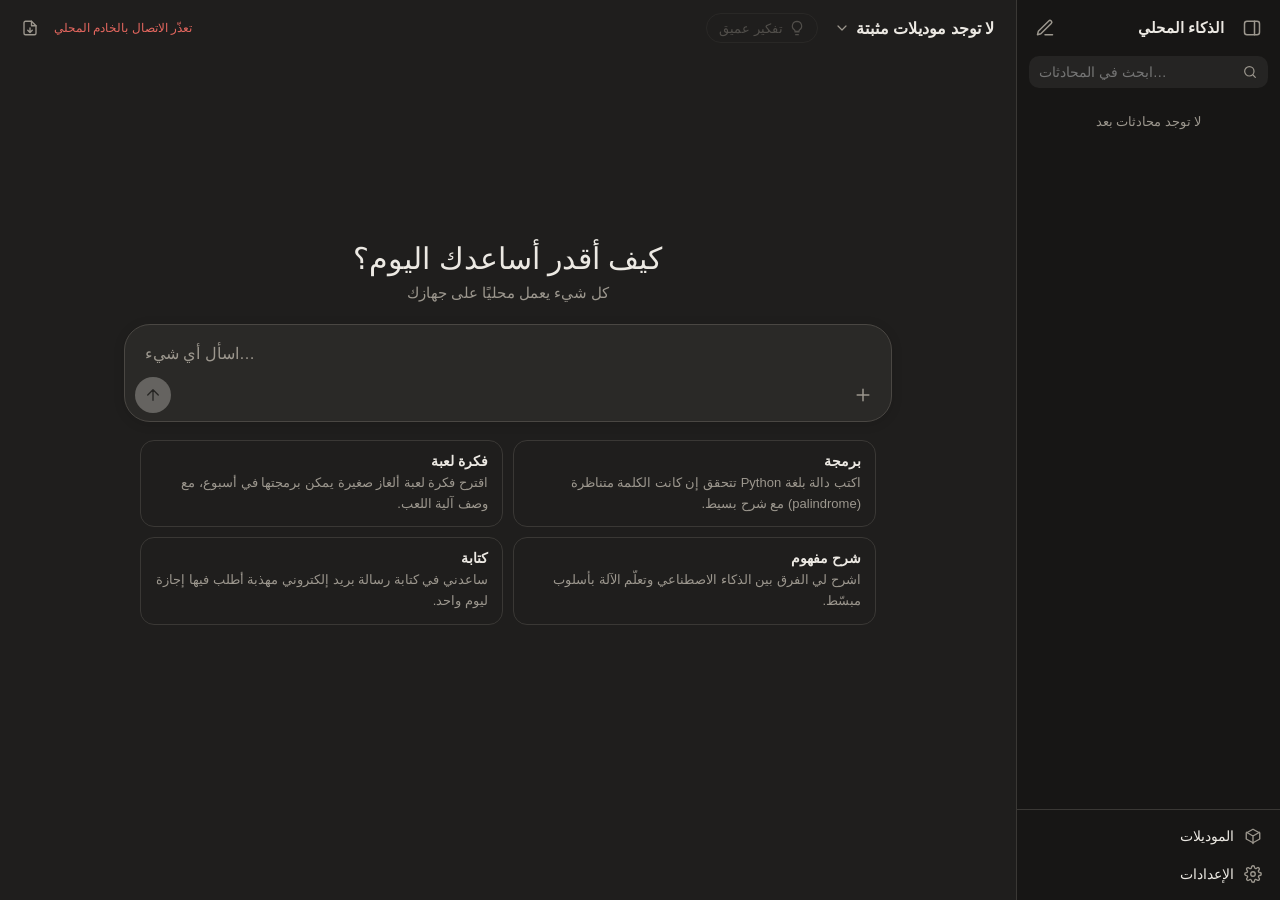
==== ui/index.html @ f505a917 "Restructure into per-feature modules for parallel development UI: ui/core (api, state, dom, icons, m" ====
<!doctype html>
<html lang="ar" dir="rtl" data-theme="dark">
<head>
<meta charset="utf-8">
<meta name="viewport" content="width=device-width, initial-scale=1">
<meta name="color-scheme" content="dark light">
<title data-i18n="appTitle">الذكاء المحلي</title>
<!-- Styles: core first, then one line per feature (features/<name>/<name>.css). -->
<link rel="stylesheet" href="core/base.css">
<link rel="stylesheet" href="features/sidebar/sidebar.css">
<link rel="stylesheet" href="features/status/status.css">
<link rel="stylesheet" href="features/models/models.css">
<link rel="stylesheet" href="features/chat/chat.css">
<link rel="stylesheet" href="features/code/code.css">
<link rel="stylesheet" href="features/preview/preview.css">
<link rel="stylesheet" href="features/settings/settings.css">
<script src="vendor/highlight.min.js"></script>
<script type="module" src="main.js"></script>
</head>
<body>

<aside id="side" aria-label="المحادثات">
  <div class="side-head">
    <button id="sideToggle" class="icon-btn" type="button" data-i18n-title="toggleSidebar"><span data-icon="sidebar" data-size="20"></span></button>
    <span class="brand" data-i18n="appTitle"></span>
    <button id="newChat" class="icon-btn" type="button" data-i18n-title="newChat"><span data-icon="compose" data-size="20"></span></button>
  </div>
  <div class="search">
    <span data-icon="search" data-size="16"></span>
    <input id="search" type="search" dir="auto" autocomplete="off" data-i18n-placeholder="searchPlaceholder">
  </div>
  <nav id="convs"></nav>
  <div class="side-foot">
    <button id="openModels" class="side-btn" type="button"><span data-icon="cube"></span><span data-i18n="models"></span></button>
    <button id="openSettings" class="side-btn" type="button"><span data-icon="settings"></span><span data-i18n="settings"></span></button>
  </div>
</aside>
<div id="backdrop"></div>

<main id="main" class="is-empty">
  <div id="banner" class="banner" hidden>
    <span data-icon="alert"></span>
    <span data-i18n="ollamaDownBanner"></span>
    <button id="startOllama" class="btn primary" type="button" data-i18n="startOllama"></button>
  </div>

  <header id="top">
    <div class="top-start">
      <button id="sideToggleTop" class="icon-btn when-collapsed" type="button" data-i18n-title="toggleSidebar"><span data-icon="sidebar" data-size="20"></span></button>
      <button id="newChatTop" class="icon-btn when-collapsed" type="button" data-i18n-title="newChat"><span data-icon="compose" data-size="20"></span></button>
      <div id="modelMenu" class="model-menu">
        <button id="modelBtn" class="model-btn" type="button" aria-haspopup="menu" aria-expanded="false" data-i18n-title="modelPicker">
          <span id="modelName" dir="ltr"></span><span data-icon="chevronDown" data-size="16"></span>
        </button>
        <div id="modelList" class="dropdown" role="menu" hidden></div>
      </div>
      <label id="thinkLbl" class="think-toggle">
        <input id="think" type="checkbox">
        <span data-icon="bulb" data-size="16"></span>
        <span data-i18n="deepThinking"></span>
      </label>
    </div>
    <div id="convTitle" class="conv-title-top" dir="auto"></div>
    <div class="top-end">
      <span id="status"></span>
      <button id="exportBtn" class="icon-btn" type="button" data-i18n-title="export"><span data-icon="exportFile"></span></button>
    </div>
  </header>

  <div id="stage">
    <div id="msgs"><div id="list" class="wrap"></div></div>

    <div id="greeting">
      <h2 data-i18n="greeting"></h2>
      <p data-i18n="greetingSub"></p>
    </div>

    <footer id="composer">
      <button id="toBottom" class="to-bottom" type="button" data-i18n-title="scrollToBottom"><span data-icon="arrowDown"></span></button>
      <div id="editBar" class="edit-bar" hidden>
        <span data-icon="edit" data-size="15"></span>
        <span data-i18n="editing"></span>
        <button id="cancelEdit" class="link-btn" type="button" data-i18n="cancel"></button>
      </div>
      <div id="box" class="box">
        <div id="chips" class="chips" hidden></div>
        <textarea id="input" rows="1" dir="auto" data-i18n-placeholder="inputPlaceholder"></textarea>
        <div class="box-row">
          <button id="attachBtn" class="icon-btn round" type="button" data-i18n-title="attach"><span data-icon="plus" data-size="20"></span></button>
          <input id="fileInput" type="file" multiple hidden>
          <span class="spacer"></span>
          <button id="send" class="send-btn" type="button"></button>
        </div>
        <div class="drop-hint" data-i18n="dropHere"></div>
      </div>
      <div class="hint" data-i18n="hint"></div>
    </footer>

    <div id="examples" class="examples"></div>
  </div>
</main>

<div id="toasts"></div>
</body>
</html>
---- ui/core/base.css ----
/* base.css — theme tokens, reset, layout shell and shared components (buttons,
   inputs, forms, modals, toasts). Feature styles live next to each feature in
   features/<name>/<name>.css and are linked from index.html after this file.
   Theme tokens live on :root (dark) and are overridden by [data-theme="light"];
   features may add their own tokens the same way. Layout uses logical properties
   so RTL works naturally. Bidi rule of thumb: every text block gets dir="auto" +
   unicode-bidi: plaintext so Arabic and English paragraphs each render in
   their own direction; code is always LTR. */

:root {
  --bg: #1f1e1d;
  --side: #171615;
  --panel: #2a2927;
  --panel-2: #33312e;
  --hover: rgba(255, 255, 255, .06);
  --line: #3a3835;
  --line-strong: #4a4743;
  --text: #ece9e3;
  --muted: #9c978e;
  --accent: #d97757;
  --accent-hover: #e08767;
  --on-accent: #fff;
  --user: #34322f;
  --code: #141312;
  --code-bar: #232220;
  --danger: #e5675f;
  --ok: #7cbf7c;
  --shadow: 0 10px 30px rgba(0, 0, 0, .35);
  --font: "Segoe UI", Tahoma, "Noto Sans Arabic", Arial, sans-serif;
  --mono: Consolas, "Cascadia Code", "Courier New", monospace;
  --radius: 12px;
  --content-w: 768px;
  color-scheme: dark;
}

[data-theme="light"] {
  --bg: #faf9f5;
  --side: #f1efe8;
  --panel: #ffffff;
  --panel-2: #f3f1ea;
  --hover: rgba(0, 0, 0, .05);
  --line: #e3dfd4;
  --line-strong: #cfc9bb;
  --text: #2b2924;
  --muted: #77736a;
  --accent: #c96442;
  --accent-hover: #b75a3a;
  --user: #efece4;
  --code: #f7f6f2;
  --code-bar: #eeebe3;
  --danger: #c8443c;
  --ok: #3d8b3d;
  --shadow: 0 10px 30px rgba(0, 0, 0, .12);
  color-scheme: light;
}

* { box-sizing: border-box; }
html, body { height: 100%; margin: 0; }
body {
  background: var(--bg);
  color: var(--text);
  font-family: var(--font);
  font-size: 16px;
  display: flex;
  overflow: hidden;
}
button, select, textarea, input { font-family: inherit; color: inherit; font-size: inherit; }
button { cursor: pointer; }
button:disabled { cursor: default; }
[hidden] { display: none !important; }
.ic { display: block; flex-shrink: 0; }
[data-icon] { display: inline-flex; }
::selection { background: color-mix(in srgb, var(--accent) 35%, transparent); }

/* scrollbars */
* { scrollbar-width: thin; scrollbar-color: var(--line-strong) transparent; }

/* ---------- generic controls ---------- */
.icon-btn {
  display: inline-flex; align-items: center; justify-content: center;
  width: 36px; height: 36px; border: 0; border-radius: 9px;
  background: none; color: var(--muted); transition: background .15s, color .15s;
}
.icon-btn:hover { background: var(--hover); color: var(--text); }
.icon-btn.round { border-radius: 50%; }
.icon-btn.danger:hover { color: var(--danger); }
.icon-btn.done { color: var(--ok); }

.btn {
  display: inline-flex; align-items: center; gap: 6px;
  padding: 8px 16px; border-radius: 10px; border: 1px solid var(--line);
  background: var(--panel); font-size: 14px; transition: background .15s, border-color .15s;
}
.btn:hover:not(:disabled) { border-color: var(--line-strong); background: var(--panel-2); }
.btn.primary { background: var(--accent); border-color: var(--accent); color: var(--on-accent); }
.btn.primary:hover:not(:disabled) { background: var(--accent-hover); border-color: var(--accent-hover); }
.btn.danger { background: var(--danger); border-color: var(--danger); }
.btn:disabled { opacity: .5; }
.link-btn { border: 0; background: none; color: var(--accent); padding: 0 4px; font-size: 13px; }
.link-btn:hover { text-decoration: underline; }

.input {
  width: 100%; padding: 9px 12px; border-radius: 10px;
  border: 1px solid var(--line); background: var(--bg); outline: none;
}
.input:focus { border-color: var(--accent); }
textarea.input { resize: vertical; line-height: 1.6; unicode-bidi: plaintext; text-align: start; }
.muted { color: var(--muted); }
.spacer { flex: 1; }
.btn.small { padding: 5px 10px; font-size: 13px; display: inline-flex; align-items: center; gap: 6px; }

/* ---------- main / top bar (layout shell) ---------- */
#main { flex: 1; display: flex; flex-direction: column; min-width: 0; position: relative; }

#top {
  display: grid; grid-template-columns: 1fr auto 1fr; align-items: center; gap: 12px;
  height: 56px; padding: 0 12px; flex-shrink: 0;
}
.top-start, .top-end { display: flex; align-items: center; gap: 6px; min-width: 0; }
.top-end { justify-content: flex-end; }
.conv-title-top {
  max-width: 34vw; font-size: 14px; color: var(--muted); white-space: nowrap; overflow: hidden;
  text-overflow: ellipsis; unicode-bidi: plaintext; text-align: center;
}

/* ---------- modals ---------- */
.modal-overlay {
  position: fixed; inset: 0; z-index: 50; display: flex; align-items: center; justify-content: center;
  padding: 16px; background: rgba(0, 0, 0, .5); opacity: 0; transition: opacity .15s;
}
.modal-overlay.show { opacity: 1; }
.modal {
  width: 100%; max-width: 560px; max-height: calc(100vh - 32px); display: flex; flex-direction: column;
  background: var(--panel); border: 1px solid var(--line); border-radius: 18px; box-shadow: var(--shadow);
}
.modal.small { max-width: 420px; }
.modal.wide { max-width: 900px; }
.modal-head { display: flex; align-items: center; justify-content: space-between; gap: 10px; padding: 14px 16px 8px 20px; padding-inline: 20px 12px; }
.modal-head h2 { margin: 0; font-size: 18px; font-weight: 600; unicode-bidi: plaintext; overflow: hidden; text-overflow: ellipsis; white-space: nowrap; }
.modal-body { padding: 8px 20px 16px; overflow-y: auto; }
.modal-foot { display: flex; justify-content: flex-end; gap: 8px; padding: 12px 20px 16px; border-top: 1px solid var(--line); }
.modal.wide .codebox { margin: 0; }
.modal.wide pre { max-height: 65vh; }
.confirm-text { margin: 4px 0 8px; line-height: 1.7; unicode-bidi: plaintext; text-align: start; }

.form { display: flex; flex-direction: column; gap: 16px; }
.field { display: flex; flex-direction: column; gap: 6px; flex: 1; min-width: 0; }
.field-label { font-size: 13px; color: var(--muted); }
.field-row { display: flex; gap: 12px; }
.form h3 { margin: 4px 0 0; font-size: 14px; font-weight: 600; }
.section-head { display: flex; align-items: center; justify-content: space-between; }

/* ---------- toasts ---------- */
#toasts {
  position: fixed; bottom: 24px; left: 50%; transform: translateX(-50%); z-index: 100;
  display: flex; flex-direction: column; gap: 8px; align-items: center; pointer-events: none;
}
.toast {
  max-width: min(560px, 90vw); padding: 10px 16px; border-radius: 12px; font-size: 14px;
  background: var(--panel-2); border: 1px solid var(--line); box-shadow: var(--shadow);
  unicode-bidi: plaintext; text-align: start; overflow-wrap: anywhere; pointer-events: auto;
  opacity: 0; transform: translateY(8px); transition: opacity .2s, transform .2s;
}
.toast.show { opacity: 1; transform: none; }
.toast.error { border-color: color-mix(in srgb, var(--danger) 60%, var(--line)); }
.toast.success { border-color: color-mix(in srgb, var(--ok) 60%, var(--line)); }

/* ---------- narrow screens ---------- */
@media (max-width: 800px) {
  #top { grid-template-columns: 1fr auto; }
  .conv-title-top { display: none; }
  .field-row { flex-direction: column; }
}
---- ui/features/sidebar/sidebar.css ----
/* sidebar.css — conversation sidebar, collapse (desktop) and slide-over (narrow). */

#side {
  width: 264px; flex-shrink: 0; background: var(--side);
  border-inline-end: 1px solid var(--line);
  display: flex; flex-direction: column; overflow: hidden;
  transition: margin .2s ease;
}
body.side-collapsed #side { margin-inline-start: -264px; }

.side-head { display: flex; align-items: center; gap: 4px; padding: 10px 10px 6px; }
.brand { flex: 1; font-weight: 600; font-size: 15px; padding-inline: 6px; white-space: nowrap; overflow: hidden; text-overflow: ellipsis; }

.search {
  display: flex; align-items: center; gap: 8px; margin: 4px 12px 8px;
  padding: 0 10px; border-radius: 10px; background: var(--hover); color: var(--muted);
}
.search input { flex: 1; min-width: 0; border: 0; outline: 0; background: none; padding: 8px 0; font-size: 14px; unicode-bidi: plaintext; text-align: start; }
.search input::-webkit-search-cancel-button { filter: grayscale(1); }

#convs { flex: 1; overflow-y: auto; padding: 0 8px 12px; }
.conv-group { font-size: 12px; color: var(--muted); padding: 14px 10px 6px; font-weight: 600; }
.conv-empty { font-size: 13px; color: var(--muted); padding: 18px 10px; text-align: center; }
.conv {
  display: flex; align-items: center; gap: 4px; padding: 0 4px 0 0; padding-inline: 10px 4px;
  min-height: 38px; border-radius: 9px; cursor: pointer; font-size: 14px; color: var(--text);
  transition: background .12s;
}
.conv:hover { background: var(--hover); }
.conv.active { background: var(--panel-2); }
.conv:focus-visible { outline: 2px solid var(--accent); outline-offset: -2px; }
.conv-title { flex: 1; overflow: hidden; white-space: nowrap; text-overflow: ellipsis; unicode-bidi: plaintext; text-align: start; }
/* keep the list visually aligned to the UI side even for Latin titles */
[dir="rtl"] .conv-title { text-align: right; }
.conv-del { width: 28px; height: 28px; visibility: hidden; }
.conv:hover .conv-del, .conv.active .conv-del { visibility: visible; }
.conv-del:hover { color: var(--danger); }
.conv-rename {
  flex: 1; min-width: 0; padding: 5px 8px; border-radius: 7px; border: 1px solid var(--accent);
  background: var(--bg); outline: 0; font-size: 14px; unicode-bidi: plaintext; text-align: start;
}

.side-foot { border-top: 1px solid var(--line); padding: 8px; display: flex; flex-direction: column; gap: 2px; }
.side-btn {
  display: flex; align-items: center; gap: 10px; width: 100%; padding: 9px 10px;
  border: 0; border-radius: 9px; background: none; font-size: 14px; color: var(--text); text-align: start;
}
.side-btn:hover { background: var(--hover); }
.side-btn [data-icon] { color: var(--muted); }

#backdrop { display: none; }

.when-collapsed { display: none; }
body.side-collapsed .when-collapsed { display: inline-flex; }

@media (max-width: 800px) {
  #side {
    position: fixed; inset-block: 0; inset-inline-start: 0; z-index: 40; width: 280px;
    transform: translateX(100%); transition: transform .2s ease; box-shadow: var(--shadow);
  }
  [dir="ltr"] #side { transform: translateX(-100%); }
  body.side-collapsed #side { margin-inline-start: 0; }
  body.side-open #side { transform: none; }
  body.side-open #backdrop { display: block; position: fixed; inset: 0; z-index: 35; background: rgba(0, 0, 0, .45); }
  .when-collapsed { display: inline-flex; }
}
---- ui/features/status/status.css ----
/* status.css — Ollama-down banner and the top-bar connection status. */

.banner {
  display: flex; align-items: center; gap: 10px; flex-wrap: wrap;
  padding: 10px 18px; font-size: 14px;
  background: color-mix(in srgb, var(--danger) 14%, var(--bg));
  border-bottom: 1px solid color-mix(in srgb, var(--danger) 35%, var(--line));
}
.banner [data-icon] { color: var(--danger); }
.banner .btn { margin-inline-start: auto; padding: 6px 14px; }

#status { font-size: 12px; color: var(--muted); white-space: nowrap; overflow: hidden; text-overflow: ellipsis; }
#status.ok::before { content: ""; display: inline-block; width: 7px; height: 7px; border-radius: 50%; background: var(--ok); margin-inline-end: 6px; vertical-align: middle; }
#status.err { color: var(--danger); }

@media (max-width: 800px) {
  #status { display: none; }
}
---- ui/features/models/models.css ----
/* models.css — top-bar model switcher + deep-thinking toggle, the model manager
   modal and the hardware-aware download suggestions. */

.model-menu { position: relative; }
.model-btn {
  display: flex; align-items: center; gap: 6px; max-width: 280px;
  padding: 7px 10px; border: 0; border-radius: 10px; background: none;
  font-size: 16px; font-weight: 600; transition: background .15s;
}
.model-btn:hover, .model-btn[aria-expanded="true"] { background: var(--hover); }
#modelName { overflow: hidden; white-space: nowrap; text-overflow: ellipsis; }
.model-btn [data-icon] { color: var(--muted); }
.dropdown {
  position: absolute; top: calc(100% + 6px); inset-inline-start: 0; z-index: 30;
  min-width: 300px; max-height: 60vh; overflow-y: auto; padding: 6px;
  background: var(--panel); border: 1px solid var(--line); border-radius: 14px; box-shadow: var(--shadow);
}
.dd-item {
  display: flex; align-items: center; gap: 10px; width: 100%; padding: 9px 10px;
  border: 0; border-radius: 9px; background: none; text-align: start; font-size: 14px;
}
.dd-item:hover { background: var(--hover); }
.dd-name { flex: 1; overflow: hidden; text-overflow: ellipsis; white-space: nowrap; }
.dd-item .dd-name[dir="ltr"] { text-align: left; }
.dd-meta { font-size: 12px; color: var(--muted); white-space: nowrap; }
.dd-check { width: 16px; color: var(--accent); }
.dd-icon { color: var(--muted); }
.dd-sep { height: 1px; background: var(--line); margin: 6px 4px; }
.dd-empty { padding: 10px; color: var(--muted); font-size: 14px; }

.think-toggle {
  display: inline-flex; align-items: center; gap: 6px; padding: 6px 12px;
  border: 1px solid var(--line); border-radius: 999px; font-size: 13px; color: var(--muted);
  cursor: pointer; user-select: none; white-space: nowrap; transition: all .15s;
}
.think-toggle input { position: absolute; opacity: 0; pointer-events: none; }
.think-toggle:hover { background: var(--hover); color: var(--text); }
.think-toggle.on { color: var(--accent); border-color: color-mix(in srgb, var(--accent) 60%, transparent); background: color-mix(in srgb, var(--accent) 12%, transparent); }
.think-toggle:has(input:focus-visible) { outline: 2px solid var(--accent); }
.think-toggle.disabled { opacity: .4; cursor: default; }
.think-toggle.disabled:hover { background: none; color: var(--muted); }

/* model manager */
.model-rows { display: flex; flex-direction: column; border: 1px solid var(--line); border-radius: 12px; overflow: hidden; }
.model-rows > p { margin: 0; padding: 14px; }
.model-row { display: flex; align-items: center; gap: 10px; padding: 10px 12px; }
.model-row + .model-row { border-top: 1px solid var(--line); }
.model-info { flex: 1; min-width: 0; }
.model-name { font-weight: 600; font-size: 14px; text-align: left; overflow: hidden; text-overflow: ellipsis; white-space: nowrap; }
.model-meta { font-size: 12px; color: var(--muted); text-align: left; }
.pull-row { display: flex; gap: 8px; }
.pull-row .input { flex: 1; }
.progress { height: 8px; border-radius: 99px; background: var(--panel-2); overflow: hidden; direction: ltr; }
.progress-bar { height: 100%; width: 0; background: var(--accent); transition: width .2s; }
.pull-status { font-size: 12px; min-height: 1.4em; text-align: left; }

/* model suggestions */
:root { --sg-good: #6fa8dc; --sg-warn: #e0b04a; }
[data-theme="light"] { --sg-good: #2f6fa8; --sg-warn: #a8740f; }
.suggest { display: flex; flex-direction: column; gap: 8px; }
.hw-summary {
  font-size: 13px; font-weight: 600; padding: 8px 12px; border-radius: 10px;
  background: var(--panel-2); border: 1px solid var(--line); unicode-bidi: plaintext; text-align: start;
}
.suggest-explain { margin: 0; font-size: 13px; line-height: 1.7; unicode-bidi: plaintext; text-align: start; }
.suggest-select { width: 100%; cursor: pointer; }
.suggest-select optgroup { font-style: normal; font-weight: 600; }
.suggest-card {
  --lvl: var(--line-strong);
  display: flex; flex-direction: column; gap: 6px; padding: 10px 12px; border-radius: 12px;
  border: 1px solid var(--line); border-inline-start: 4px solid var(--lvl);
  background: color-mix(in srgb, var(--lvl) 7%, var(--panel));
}
.suggest-card.lvl-best { --lvl: var(--ok); }
.suggest-card.lvl-good { --lvl: var(--sg-good); }
.suggest-card.lvl-slow { --lvl: var(--sg-warn); }
.suggest-card.lvl-no { --lvl: var(--danger); }
.suggest-head { display: flex; align-items: center; justify-content: space-between; gap: 8px; flex-wrap: wrap; }
.suggest-badge {
  font-size: 12px; font-weight: 600; padding: 2px 10px; border-radius: 99px; white-space: nowrap;
  color: var(--lvl); background: color-mix(in srgb, var(--lvl) 15%, transparent);
  border: 1px solid color-mix(in srgb, var(--lvl) 40%, transparent);
}
.suggest-desc, .suggest-reason { margin: 0; font-size: 13px; line-height: 1.7; unicode-bidi: plaintext; text-align: start; }
.suggest-reason { color: var(--lvl); font-weight: 600; }
.suggest-facts { display: flex; flex-wrap: wrap; gap: 4px 16px; font-size: 12px; }

@media (max-width: 800px) {
  .think-toggle span:last-child { display: none; }
}
---- ui/features/chat/chat.css ----
/* chat.css — messages (user bubbles, assistant content with bidi-correct blocks,
   thinking box, streaming cursor), empty state + examples, and the composer. */

/* ---------- stage: messages + composer ---------- */
#stage { flex: 1; display: flex; flex-direction: column; min-height: 0; position: relative; }
#msgs { flex: 1; overflow-y: auto; padding: 16px 16px 24px; }
.wrap { max-width: var(--content-w); margin: 0 auto; }

#greeting, #examples { display: none; }
#main.is-empty #msgs { display: none; }
#main.is-empty #stage { justify-content: center; padding-bottom: 10vh; }
#main.is-empty #greeting { display: block; text-align: center; padding: 0 16px 22px; }
#main.is-empty #examples { display: grid; }
#main.is-empty .hint { display: none; }
#greeting h2 { margin: 0 0 8px; font-size: 30px; font-weight: 500; }
#greeting p { margin: 0; color: var(--muted); font-size: 15px; }

.examples {
  grid-template-columns: repeat(2, minmax(0, 1fr)); gap: 10px;
  width: 100%; max-width: var(--content-w); margin: 6px auto 0; padding: 0 16px;
}
.example {
  display: flex; flex-direction: column; gap: 4px; padding: 12px 14px; text-align: start;
  border: 1px solid var(--line); border-radius: 14px; background: none; transition: background .15s, border-color .15s;
}
.example:hover { background: var(--hover); border-color: var(--line-strong); }
.ex-title { font-size: 14px; font-weight: 600; }
.ex-text { font-size: 13px; color: var(--muted); line-height: 1.6; unicode-bidi: plaintext; text-align: start;
  display: -webkit-box; -webkit-line-clamp: 2; -webkit-box-orient: vertical; overflow: hidden; }

/* messages */
.msg { margin: 0 0 26px; line-height: 1.8; }
.msg.user { display: flex; flex-direction: column; align-items: flex-end; gap: 6px; }
.msg.user .bubble {
  background: var(--user); padding: 10px 18px; border-radius: 22px; max-width: 80%;
  white-space: pre-wrap; overflow-wrap: anywhere; unicode-bidi: plaintext; text-align: start;
}
.msg.editing .bubble { outline: 2px solid var(--accent); }
.msg-chips { display: flex; flex-wrap: wrap; gap: 6px; justify-content: flex-end; max-width: 80%; }

.actions {
  display: flex; align-items: center; gap: 2px; min-height: 32px;
  opacity: 0; transition: opacity .15s;
}
.actions .icon-btn { width: 30px; height: 30px; border-radius: 8px; }
.msg:hover .actions, .msg.ai:last-child .actions, .actions:focus-within { opacity: 1; }
body.streaming .actions { opacity: 0 !important; pointer-events: none; }
.actions .meta { font-size: 12px; color: var(--muted); padding-inline: 8px; }
.actions .meta.stopped { color: var(--accent); }

/* assistant content — bidi-correct blocks */
.content { overflow-wrap: anywhere; }
.content :is(p, h1, h2, h3, h4, h5, h6, li, blockquote, th, td) { unicode-bidi: plaintext; text-align: start; }
.content p { margin: 0 0 14px; }
.content > :last-child { margin-bottom: 0; }
.content :is(h1, h2, h3, h4, h5, h6) { margin: 22px 0 10px; line-height: 1.45; }
.content h1 { font-size: 23px; } .content h2 { font-size: 20px; } .content h3 { font-size: 18px; }
.content :is(h4, h5, h6) { font-size: 16px; }
.content :is(ul, ol) { margin: 0 0 14px; padding-inline: 26px; } /* both sides: items may resolve to either direction */
.content li { margin: 4px 0; }
.content a { color: var(--accent); }
.content hr { border: 0; border-top: 1px solid var(--line); margin: 20px 0; }
.content blockquote { border-inline-start: 3px solid var(--line-strong); margin: 0 0 14px; padding-inline-start: 14px; color: var(--muted); }
.content code {
  font-family: var(--mono); font-size: .88em; background: var(--panel-2);
  padding: 1px 6px; border-radius: 5px; direction: ltr; unicode-bidi: isolate;
}
.table-wrap { overflow-x: auto; margin: 0 0 14px; }
.content table { border-collapse: collapse; font-size: 15px; }
.content :is(th, td) { border: 1px solid var(--line); padding: 7px 12px; }
.content th { background: var(--panel); }
.errmsg { color: var(--danger); }

/* thinking */
details.think {
  margin: 0 0 14px; border: 1px solid var(--line); border-radius: 12px;
  padding: 8px 14px; color: var(--muted); font-size: 14px;
}
details.think summary { cursor: pointer; display: flex; align-items: center; gap: 6px; list-style: none; user-select: none; }
details.think summary::-webkit-details-marker { display: none; }
details.think[open] summary { margin-bottom: 8px; }
.think-text { white-space: pre-wrap; unicode-bidi: plaintext; text-align: start; line-height: 1.7; max-height: 340px; overflow-y: auto; }

/* streaming cursor */
.cursor {
  display: inline-block; width: .5em; height: 1.05em; margin-inline-start: 2px;
  vertical-align: text-bottom; background: var(--accent); border-radius: 2px;
  animation: blink 1s steps(2) infinite;
}
.cursor.waiting { width: 10px; height: 10px; border-radius: 50%; vertical-align: middle; animation: pulse 1.1s ease-in-out infinite; }
@keyframes blink { 50% { opacity: 0; } }
@keyframes pulse { 0%, 100% { transform: scale(.7); opacity: .5; } 50% { transform: scale(1); opacity: 1; } }

/* ---------- composer ---------- */
#composer { position: relative; padding: 0 16px 12px; flex-shrink: 0; }
.box {
  position: relative; max-width: var(--content-w); margin: 0 auto;
  background: var(--panel); border: 1px solid var(--line); border-radius: 26px;
  padding: 10px 10px 8px; box-shadow: 0 2px 12px rgba(0, 0, 0, .12);
  transition: border-color .15s;
}
.box:focus-within { border-color: var(--line-strong); }
.box.drag { border-color: var(--accent); border-style: dashed; }
#input {
  display: block; width: 100%; resize: none; border: 0; outline: 0; background: none;
  padding: 6px 10px; font-size: 16px; line-height: 1.6; max-height: 240px; overflow-y: auto;
  unicode-bidi: plaintext; text-align: start;
}
#input::placeholder { color: var(--muted); }
.box-row { display: flex; align-items: center; gap: 6px; margin-top: 4px; }
.send-btn {
  width: 36px; height: 36px; border-radius: 50%; border: 0; display: inline-flex;
  align-items: center; justify-content: center; background: var(--text); color: var(--bg);
  transition: opacity .15s, transform .1s;
}
.send-btn:hover:not(:disabled) { transform: scale(1.05); }
.send-btn:disabled { opacity: .3; }
.send-btn.stop { background: var(--text); }
.drop-hint {
  position: absolute; inset: 0; display: none; align-items: center; justify-content: center;
  border-radius: inherit; background: color-mix(in srgb, var(--panel) 88%, transparent);
  color: var(--accent); font-weight: 600; pointer-events: none;
}
.box.drag .drop-hint { display: flex; }
.hint { max-width: var(--content-w); margin: 8px auto 0; font-size: 12px; color: var(--muted); text-align: center; }

.chips { display: flex; flex-wrap: wrap; gap: 6px; padding: 2px 4px 8px; }
.chip {
  display: inline-flex; align-items: center; gap: 6px; max-width: 280px;
  padding: 5px 8px 5px 10px; padding-inline: 10px 6px; border-radius: 10px;
  background: var(--panel-2); border: 1px solid var(--line); font-size: 13px;
}
.chip-icon { color: var(--accent); }
.chip-name {
  border: 0; background: none; padding: 0; overflow: hidden; white-space: nowrap; text-overflow: ellipsis;
  unicode-bidi: plaintext; font-size: 13px;
}
.chip-name:hover { text-decoration: underline; }
.chip-size { color: var(--muted); font-size: 11px; white-space: nowrap; }
.chip-x { display: inline-flex; border: 0; background: none; color: var(--muted); padding: 2px; border-radius: 6px; }
.chip-x .ic { width: 14px; height: 14px; }
.chip-x:hover { color: var(--danger); background: var(--hover); }

.edit-bar {
  max-width: var(--content-w); margin: 0 auto 8px; display: flex; align-items: center; gap: 8px;
  font-size: 13px; color: var(--muted); padding: 0 12px;
}
.edit-bar .link-btn { margin-inline-start: auto; }

.to-bottom {
  position: absolute; top: -50px; left: 50%; transform: translate(-50%, 8px);
  width: 36px; height: 36px; border-radius: 50%; display: inline-flex; align-items: center; justify-content: center;
  border: 1px solid var(--line); background: var(--panel); color: var(--text); box-shadow: var(--shadow);
  opacity: 0; pointer-events: none; transition: opacity .2s, transform .2s; z-index: 5;
}
.to-bottom.show { opacity: 1; pointer-events: auto; transform: translate(-50%, 0); }
.to-bottom:hover { background: var(--panel-2); }

@media (max-width: 800px) {
  .examples { grid-template-columns: 1fr; }
  .msg.user .bubble, .msg-chips { max-width: 92%; }
}
---- ui/features/code/code.css ----
/* code.css — code blocks rendered by core/markdown.js: container (always LTR),
   toolbar buttons, and syntax highlighting colors (classes produced by the
   bundled highlight.js, ui/vendor/highlight.min.js). */

:root {
  --hl-keyword: #c792ea;
  --hl-string: #c3e88d;
  --hl-number: #f78c6c;
  --hl-comment: #7f8c8d;
  --hl-function: #82aaff;
  --hl-type: #ffcb6b;
  --hl-attr: #f07178;
  --hl-tag: #89ddff;
  --hl-meta: #89ddff;
}
[data-theme="light"] {
  --hl-keyword: #8b2fc9;
  --hl-string: #2e7d32;
  --hl-number: #c2410c;
  --hl-comment: #8a8a8a;
  --hl-function: #1d4ed8;
  --hl-type: #a16207;
  --hl-attr: #b91c1c;
  --hl-tag: #0e7490;
  --hl-meta: #0e7490;
}

/* code blocks: always LTR; each line resolves its own bidi paragraph */
.codebox {
  direction: ltr; text-align: left; unicode-bidi: isolate;
  background: var(--code); border: 1px solid var(--line); border-radius: 12px;
  margin: 0 0 16px; overflow: hidden;
}
.codebar {
  display: flex; justify-content: space-between; align-items: center;
  padding: 6px 12px; font-size: 12px; color: var(--muted); background: var(--code-bar);
  font-family: var(--font);
}
.copy-code {
  display: inline-flex; align-items: center; gap: 5px; border: 0; background: none;
  color: var(--muted); font-size: 12px; padding: 2px 4px; border-radius: 6px;
}
.copy-code:hover { color: var(--text); }
.copy-code.done { color: var(--ok); }
.codebox pre { margin: 0; padding: 14px 16px; overflow-x: auto; line-height: 1.6; }
.codebox pre code {
  display: block; background: none; padding: 0; font-family: var(--mono); font-size: 14px;
  white-space: pre; direction: ltr; text-align: left; unicode-bidi: plaintext; color: var(--text);
}

.code-actions { display: inline-flex; gap: 4px; }
.code-btn {
  display: inline-flex; align-items: center; gap: 5px; border: 0; background: none;
  color: var(--muted); font-size: 12px; padding: 2px 6px; border-radius: 6px; cursor: pointer;
}
.code-btn:hover { color: var(--text); background: var(--hover); }
.code-btn.done { color: var(--ok); }
.run-code { color: var(--accent); }
.run-code:hover { color: var(--accent-hover); }

.hljs-keyword, .hljs-selector-tag, .hljs-built_in, .hljs-literal { color: var(--hl-keyword); }
.hljs-string, .hljs-regexp, .hljs-addition, .hljs-template-variable { color: var(--hl-string); }
.hljs-number, .hljs-symbol, .hljs-bullet { color: var(--hl-number); }
.hljs-comment, .hljs-quote, .hljs-deletion { color: var(--hl-comment); font-style: italic; }
.hljs-title, .hljs-title.function_, .hljs-section { color: var(--hl-function); }
.hljs-type, .hljs-title.class_, .hljs-class .hljs-title, .hljs-variable.language_ { color: var(--hl-type); }
.hljs-attr, .hljs-attribute, .hljs-property, .hljs-selector-class, .hljs-selector-id { color: var(--hl-attr); }
.hljs-name, .hljs-tag { color: var(--hl-tag); }
.hljs-meta, .hljs-doctag, .hljs-link { color: var(--hl-meta); }
.hljs-emphasis { font-style: italic; }
.hljs-strong { font-weight: bold; }
---- ui/features/preview/preview.css ----
/* preview.css — live preview panel (see preview.js). The panel is the last
   flex child of <body>, so it sits at the inline-end (left side in RTL). */

#preview {
  width: 46vw; min-width: 320px; flex-shrink: 0;
  display: flex; flex-direction: column; position: relative;
  background: var(--side); border-inline-start: 1px solid var(--line);
}
#preview[hidden] { display: none; }
#preview.max { position: fixed; inset: 0; width: auto !important; z-index: 20; }

.preview-resize {
  position: absolute; inset-block: 0; inset-inline-start: -4px; width: 8px;
  cursor: col-resize; z-index: 2;
}
.preview-resize:hover, body.resizing .preview-resize { background: var(--accent); opacity: .35; }
body.resizing { user-select: none; cursor: col-resize; }
body.resizing .preview-frame { pointer-events: none; } /* keep pointer events while dragging over the iframe */

.preview-head {
  display: flex; align-items: center; gap: 6px; padding: 8px 10px;
  border-bottom: 1px solid var(--line);
}
.preview-title { display: inline-flex; align-items: center; gap: 6px; font-weight: 600; color: var(--accent); }
.preview-lang { font-size: 12px; color: var(--muted); background: var(--panel); padding: 2px 8px; border-radius: 999px; }
.preview-lang:empty { display: none; }
#preview .spacer { flex: 1; }

.preview-frame { flex: 1; width: 100%; border: 0; background: #fff; min-height: 0; }

.preview-errors {
  display: flex; align-items: center; gap: 8px; padding: 8px 12px;
  background: color-mix(in srgb, var(--danger) 14%, var(--side)); color: var(--danger);
  border-top: 1px solid var(--line); font-size: 14px;
}
.preview-errors[hidden] { display: none; }

.preview-drawer { border-top: 1px solid var(--line); font-size: 13px; }
.preview-drawer summary { padding: 6px 12px; cursor: pointer; color: var(--muted); user-select: none; }
.preview-console {
  margin: 0; max-height: 160px; overflow: auto; padding: 6px 12px 10px;
  font-family: var(--mono); font-size: 12.5px; white-space: pre-wrap; text-align: left;
}
.preview-console:empty::before { content: "—"; color: var(--muted); }
.preview-console .log { padding: 2px 0; border-bottom: 1px solid var(--line); unicode-bidi: plaintext; }
.preview-console .warn { color: #d6a531; }
.preview-console .error { color: var(--danger); }

@media (max-width: 800px) {
  #preview { position: fixed; inset: 0; width: auto !important; z-index: 20; }
  .preview-resize { display: none; }
}
---- ui/features/settings/settings.css ----
/* settings.css — settings modal controls (form/field basics are in core/base.css). */

.range-row { display: flex; align-items: center; gap: 12px; }
.range { flex: 1; accent-color: var(--accent); }
.range-val { min-width: 2.5em; text-align: center; font-variant-numeric: tabular-nums; }
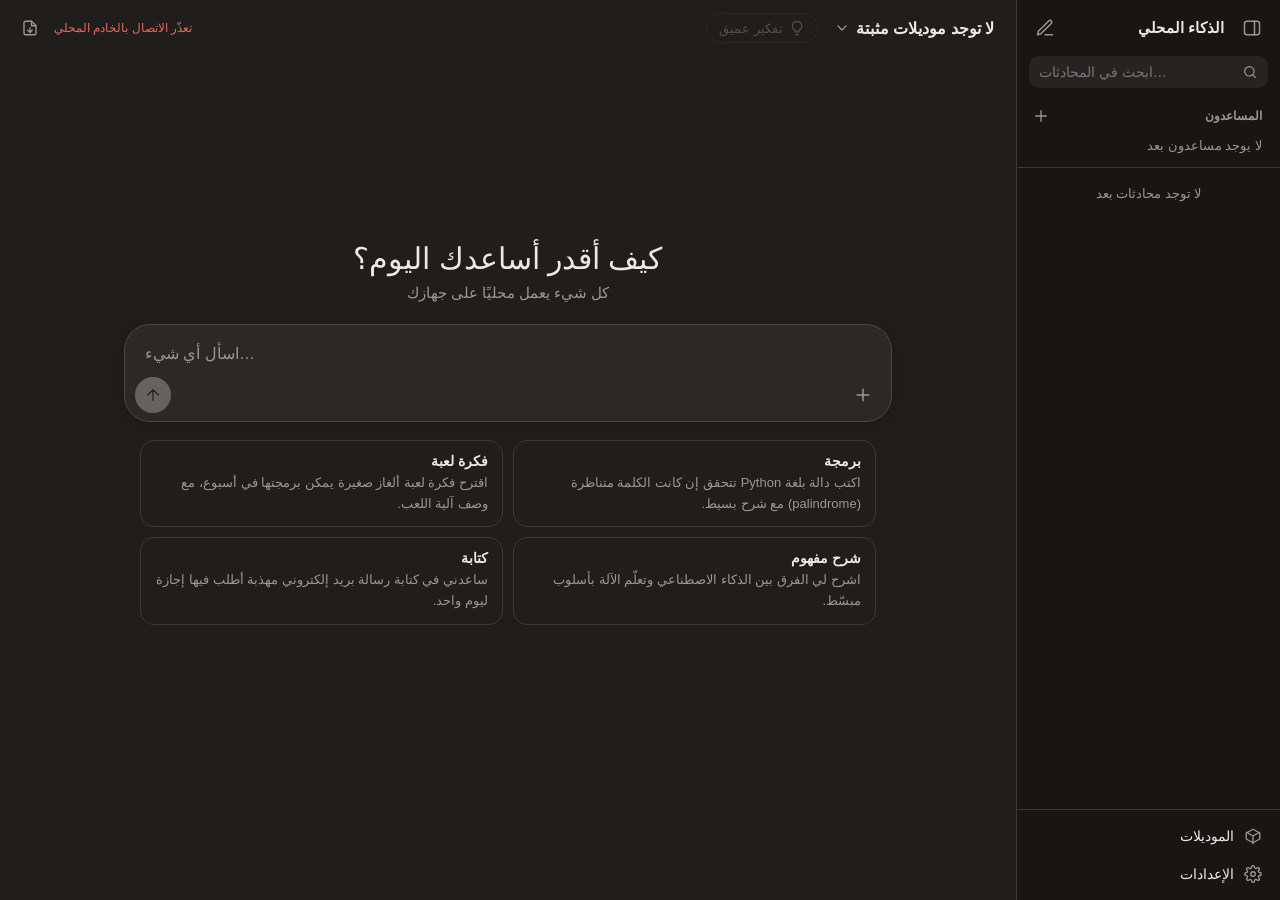
==== commit 7115dff9: "Add custom assistants with a knowledge base (RAG): routes and UI - /api/app/assistants routes: CRUD," ====
--- a/ui/index.html
+++ b/ui/index.html
@@ -5,6 +5,8 @@
 <meta name="viewport" content="width=device-width, initial-scale=1">
 <meta name="color-scheme" content="dark light">
 <title data-i18n="appTitle">الذكاء المحلي</title>
+<!-- Apply the last UI language before first paint (no RTL flash for English users). -->
+<script>try { if (localStorage.getItem("ui.lang") === "en") { document.documentElement.lang = "en"; document.documentElement.dir = "ltr"; document.title = "Local AI Chat"; } } catch (e) {}</script>
 <!-- Styles: core first, then one line per feature (features/<name>/<name>.css). -->
 <link rel="stylesheet" href="core/base.css">
 <link rel="stylesheet" href="features/sidebar/sidebar.css">
@@ -14,12 +16,14 @@
 <link rel="stylesheet" href="features/code/code.css">
 <link rel="stylesheet" href="features/preview/preview.css">
 <link rel="stylesheet" href="features/settings/settings.css">
+<link rel="stylesheet" href="features/assistants/assistants.css">
+<link rel="stylesheet" href="features/update/update.css">
 <script src="vendor/highlight.min.js"></script>
 <script type="module" src="main.js"></script>
 </head>
 <body>
 
-<aside id="side" aria-label="المحادثات">
+<aside id="side" aria-label="المحادثات" data-i18n-aria-label="conversationsLabel">
   <div class="side-head">
     <button id="sideToggle" class="icon-btn" type="button" data-i18n-title="toggleSidebar"><span data-icon="sidebar" data-size="20"></span></button>
     <span class="brand" data-i18n="appTitle"></span>
--- a/ui/features/sidebar/sidebar.css
+++ b/ui/features/sidebar/sidebar.css
@@ -32,6 +32,7 @@
 .conv-title { flex: 1; overflow: hidden; white-space: nowrap; text-overflow: ellipsis; unicode-bidi: plaintext; text-align: start; }
 /* keep the list visually aligned to the UI side even for Latin titles */
 [dir="rtl"] .conv-title { text-align: right; }
+[dir="ltr"] .conv-title { text-align: left; }
 .conv-del { width: 28px; height: 28px; visibility: hidden; }
 .conv:hover .conv-del, .conv.active .conv-del { visibility: visible; }
 .conv-del:hover { color: var(--danger); }
--- a/ui/features/assistants/assistants.css
+++ b/ui/features/assistants/assistants.css
@@ -0,0 +1,93 @@
+/* assistants.css — sidebar section, top-bar chip, editor modal, sources under replies.
+   Logical properties only (works in RTL and LTR). */
+
+/* ---------- sidebar section ---------- */
+.asst-section { padding: 0 8px 4px; border-block-end: 1px solid var(--line); flex-shrink: 0; }
+.asst-head { display: flex; align-items: center; justify-content: space-between; padding-block: 6px 2px; padding-inline: 10px 2px; }
+.asst-head-title { font-size: 12px; color: var(--muted); font-weight: 600; }
+.asst-add { width: 28px; height: 28px; }
+.asst-list { max-block-size: 30vh; overflow-y: auto; padding-block-end: 4px; }
+.asst-empty { font-size: 13px; color: var(--muted); padding: 6px 10px; }
+.asst-item {
+  display: flex; align-items: center; gap: 8px; min-height: 36px; padding-inline: 10px 4px;
+  border-radius: 9px; cursor: pointer; font-size: 14px; transition: background .12s;
+}
+.asst-item:hover { background: var(--hover); }
+.asst-item.active { background: var(--panel-2); }
+.asst-item:focus-visible { outline: 2px solid var(--accent); outline-offset: -2px; }
+.asst-icon { font-size: 16px; line-height: 1; flex-shrink: 0; }
+.asst-name { flex: 1; min-width: 0; overflow: hidden; white-space: nowrap; text-overflow: ellipsis; unicode-bidi: plaintext; text-align: start; }
+.asst-edit { width: 28px; height: 28px; visibility: hidden; }
+.asst-item:hover .asst-edit, .asst-item.active .asst-edit, .asst-item:focus-within .asst-edit { visibility: visible; }
+
+/* ---------- top-bar chip ---------- */
+.asst-chip {
+  display: inline-flex; align-items: center; gap: 6px; max-inline-size: 180px; min-width: 0; flex-shrink: 0;
+  padding: 5px 10px; border-radius: 999px; border: 1px solid color-mix(in srgb, var(--accent) 45%, var(--line));
+  background: color-mix(in srgb, var(--accent) 12%, transparent); font-size: 13px;
+}
+.asst-chip:hover { background: color-mix(in srgb, var(--accent) 20%, transparent); }
+
+/* ---------- editor ---------- */
+.modal.asst-modal { max-width: 680px; }
+.asst-icon-field { flex: 0 0 80px; }
+.asst-icon-input { text-align: center; font-size: 18px; padding-block: 6px; }
+.asst-embed-row { display: flex; gap: 8px; align-items: center; }
+.asst-embed-row .input { flex: 1; min-width: 0; }
+.asst-embed-state { font-size: 12px; padding: 1px 8px; border-radius: 999px; margin-inline-start: 4px; }
+.asst-embed-state.ok { color: var(--ok); background: color-mix(in srgb, var(--ok) 14%, transparent); }
+.asst-embed-state.missing { color: var(--danger); background: color-mix(in srgb, var(--danger) 14%, transparent); }
+.asst-toggle { display: flex; align-items: center; gap: 10px; font-size: 14px; cursor: pointer; }
+.asst-toggle input { inline-size: 18px; block-size: 18px; accent-color: var(--accent); margin: 0; }
+.asst-save-first { margin: 0; font-size: 14px; }
+
+.asst-knowledge { display: flex; flex-direction: column; gap: 10px; border-block-start: 1px solid var(--line); padding-block-start: 14px; }
+.asst-k-actions { display: flex; gap: 6px; flex-wrap: wrap; }
+.asst-stale {
+  display: flex; align-items: center; gap: 8px; font-size: 13px; padding: 8px 10px; border-radius: 10px;
+  color: var(--danger); background: color-mix(in srgb, var(--danger) 10%, transparent);
+}
+.asst-drop {
+  display: flex; flex-direction: column; align-items: center; gap: 4px; padding: 16px; border-radius: 12px;
+  border: 1.5px dashed var(--line-strong); color: var(--muted); font-size: 14px; text-align: center;
+  transition: border-color .15s, background .15s;
+}
+.asst-drop.drag { border-color: var(--accent); background: color-mix(in srgb, var(--accent) 8%, transparent); }
+.asst-drop.disabled { opacity: .5; pointer-events: none; }
+.asst-drop-types { font-size: 12px; }
+
+.asst-progress { display: flex; flex-direction: column; gap: 4px; }
+.asst-bar { block-size: 6px; border-radius: 999px; background: var(--panel-2); overflow: hidden; }
+.asst-bar-fill { block-size: 100%; inline-size: 0; background: var(--accent); transition: inline-size .2s; }
+.asst-progress-text { font-size: 12px; }
+
+.asst-docs { display: flex; flex-direction: column; gap: 2px; max-block-size: 260px; overflow-y: auto; }
+.asst-doc { display: flex; align-items: center; gap: 8px; padding-inline: 8px 0; min-height: 38px; border-radius: 9px; font-size: 14px; }
+.asst-doc:hover { background: var(--hover); }
+.asst-doc-ic { color: var(--muted); display: inline-flex; }
+.asst-doc-name { flex: 1; min-width: 0; overflow: hidden; white-space: nowrap; text-overflow: ellipsis; unicode-bidi: plaintext; text-align: start; }
+.asst-doc-meta { font-size: 12px; white-space: nowrap; }
+.asst-del { color: var(--danger); }
+.asst-del:hover:not(:disabled) { border-color: var(--danger); }
+
+/* ---------- sources under a reply ---------- */
+.asst-sources { margin-block: 8px 2px; font-size: 13px; border: 1px solid var(--line); border-radius: 10px; background: var(--panel); }
+.asst-sources > summary {
+  display: flex; align-items: center; gap: 6px; padding: 6px 10px; cursor: pointer; color: var(--muted);
+  list-style: none; user-select: none;
+}
+.asst-sources > summary::-webkit-details-marker { display: none; }
+.asst-sources[open] > summary { border-block-end: 1px solid var(--line); }
+.asst-sources ol { list-style: none; margin: 0; padding: 6px 10px; display: flex; flex-direction: column; gap: 8px; }
+.asst-src-head { display: flex; align-items: center; gap: 6px; font-weight: 600; }
+.asst-src-n { color: var(--accent); }
+.asst-src-name { flex: 1; min-width: 0; overflow: hidden; white-space: nowrap; text-overflow: ellipsis; unicode-bidi: plaintext; text-align: start; }
+.asst-src-score { font-weight: 400; color: var(--muted); font-size: 12px; }
+.asst-src-snippet {
+  color: var(--muted); line-height: 1.6; white-space: pre-wrap; overflow-wrap: anywhere;
+  unicode-bidi: plaintext; text-align: start; margin-block-start: 2px;
+}
+
+@media (max-width: 800px) {
+  .asst-chip { max-inline-size: 120px; }
+}
--- a/ui/features/update/update.css
+++ b/ui/features/update/update.css
@@ -0,0 +1,30 @@
+/* update.css — sidebar "update available" button, update modal, settings section. */
+
+.side-btn.upd-btn {
+  color: var(--accent); font-weight: 600;
+  background: color-mix(in srgb, var(--accent) 12%, transparent);
+  border: 1px solid color-mix(in srgb, var(--accent) 45%, transparent);
+  margin-block-end: 4px;
+}
+.side-btn.upd-btn:hover { background: color-mix(in srgb, var(--accent) 20%, transparent); }
+.side-btn.upd-btn .upd-icon { display: inline-flex; color: var(--accent); }
+.side-btn.upd-btn[hidden] { display: none; }
+
+.modal.upd-modal { max-width: 560px; }
+.upd-version { margin: 0 0 4px; font-weight: 600; unicode-bidi: plaintext; text-align: start; }
+.upd-date { margin: 0 0 12px; font-size: 13px; unicode-bidi: plaintext; text-align: start; }
+.upd-notes {
+  max-height: 45vh; overflow-y: auto; padding: 12px 14px; border: 1px solid var(--line);
+  border-radius: 10px; background: var(--bg); font-size: 14px;
+}
+.upd-progress { display: block; width: 100%; height: 8px; margin-top: 14px; accent-color: var(--accent); }
+.upd-progress[hidden] { display: none; }
+.upd-status { margin-top: 8px; font-size: 13px; unicode-bidi: plaintext; text-align: start; }
+.upd-status.err { color: var(--danger); }
+
+.upd-section { border-top: 1px solid var(--line); padding-top: 14px; }
+.upd-toggle { display: flex; align-items: center; gap: 10px; font-size: 14px; cursor: pointer; margin-bottom: 10px; }
+.upd-toggle input { inline-size: 18px; block-size: 18px; accent-color: var(--accent); margin: 0; }
+.upd-actions { display: flex; align-items: center; flex-wrap: wrap; gap: 8px; }
+.upd-actions [hidden] { display: none; }
+.upd-result { font-size: 13px; unicode-bidi: plaintext; }
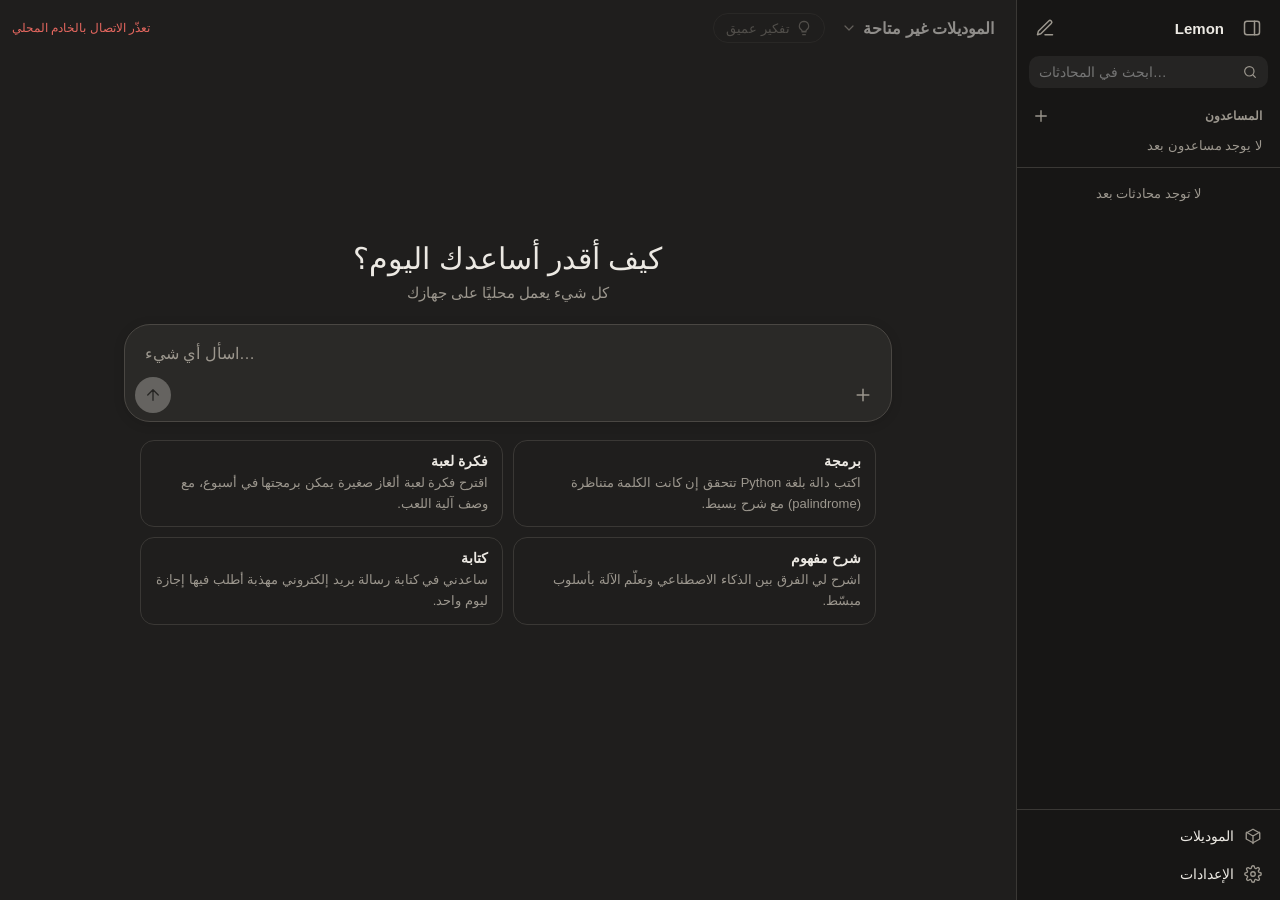
==== commit c4791214: "Rename the product to Lemon (Local AI Chat) Display name only: window title, UI title, file info, do" ====
--- a/ui/index.html
+++ b/ui/index.html
@@ -4,9 +4,11 @@
 <meta charset="utf-8">
 <meta name="viewport" content="width=device-width, initial-scale=1">
 <meta name="color-scheme" content="dark light">
-<title data-i18n="appTitle">الذكاء المحلي</title>
+<!-- CSP (extra layer): same-origin scripts/connections only. Previews run in a sandboxed iframe that loads features/preview/frame.html, a real document that does not inherit this policy. -->
+<meta http-equiv="Content-Security-Policy" content="default-src 'self'; script-src 'self'; style-src 'self' 'unsafe-inline'; img-src 'self' data: blob:; font-src 'self' data:; connect-src 'self'; frame-src 'self'; object-src 'none'; base-uri 'none'; form-action 'none'">
+<title data-i18n="appTitle">Lemon</title>
 <!-- Apply the last UI language before first paint (no RTL flash for English users). -->
-<script>try { if (localStorage.getItem("ui.lang") === "en") { document.documentElement.lang = "en"; document.documentElement.dir = "ltr"; document.title = "Local AI Chat"; } } catch (e) {}</script>
+<script src="core/boot.js"></script>
 <!-- Styles: core first, then one line per feature (features/<name>/<name>.css). -->
 <link rel="stylesheet" href="core/base.css">
 <link rel="stylesheet" href="features/sidebar/sidebar.css">
--- a/ui/core/base.css
+++ b/ui/core/base.css
@@ -42,7 +42,7 @@
   --line: #e3dfd4;
   --line-strong: #cfc9bb;
   --text: #2b2924;
-  --muted: #77736a;
+  --muted: #6b675f;   /* ≥4.5:1 on --code-bar, --side, --bg (was #77736a) */
   --accent: #c96442;
   --accent-hover: #b75a3a;
   --user: #efece4;
@@ -112,14 +112,26 @@
 /* ---------- main / top bar (layout shell) ---------- */
 #main { flex: 1; display: flex; flex-direction: column; min-width: 0; position: relative; }
 
+#main { container-type: inline-size; }
 #top {
-  display: grid; grid-template-columns: 1fr auto 1fr; align-items: center; gap: 12px;
+  display: grid; grid-template-columns: minmax(0, 1fr) minmax(0, auto) minmax(0, 1fr); align-items: center; gap: 12px;
   height: 56px; padding: 0 12px; flex-shrink: 0;
+}
+/* The title is sized by the space the chat column actually has (it shrinks when the
+   preview panel is open), not by the viewport. */
+@container (max-width: 760px) {
+  #top { grid-template-columns: minmax(0, 1fr) auto; }
+  .conv-title-top { display: none; }
+  #status { display: none; }
+}
+/* Very narrow chat column: the deep-thinking toggle keeps only its icon. */
+@container (max-width: 560px) {
+  #thinkLbl [data-i18n] { display: none; }
 }
 .top-start, .top-end { display: flex; align-items: center; gap: 6px; min-width: 0; }
 .top-end { justify-content: flex-end; }
 .conv-title-top {
-  max-width: 34vw; font-size: 14px; color: var(--muted); white-space: nowrap; overflow: hidden;
+  max-width: 100%; font-size: 14px; color: var(--muted); white-space: nowrap; overflow: hidden;
   text-overflow: ellipsis; unicode-bidi: plaintext; text-align: center;
 }
 
--- a/ui/features/sidebar/sidebar.css
+++ b/ui/features/sidebar/sidebar.css
@@ -36,6 +36,10 @@
 .conv-del { width: 28px; height: 28px; visibility: hidden; }
 .conv:hover .conv-del, .conv.active .conv-del { visibility: visible; }
 .conv-del:hover { color: var(--danger); }
+.conv.corrupt { color: var(--muted); font-style: italic; }
+.conv.corrupt .conv-del { visibility: visible; }
+.conv-warn { display: inline-flex; color: var(--danger); flex-shrink: 0; }
+.conv-id { font-size: 12px; opacity: .8; }
 .conv-rename {
   flex: 1; min-width: 0; padding: 5px 8px; border-radius: 7px; border: 1px solid var(--accent);
   background: var(--bg); outline: 0; font-size: 14px; unicode-bidi: plaintext; text-align: start;
--- a/ui/features/models/models.css
+++ b/ui/features/models/models.css
@@ -10,6 +10,8 @@
 .model-btn:hover, .model-btn[aria-expanded="true"] { background: var(--hover); }
 #modelName { overflow: hidden; white-space: nowrap; text-overflow: ellipsis; }
 .model-btn [data-icon] { color: var(--muted); }
+.model-btn:disabled { opacity: .55; cursor: default; }
+.model-btn:disabled:hover { background: none; }
 .dropdown {
   position: absolute; top: calc(100% + 6px); inset-inline-start: 0; z-index: 30;
   min-width: 300px; max-height: 60vh; overflow-y: auto; padding: 6px;
@@ -52,7 +54,14 @@
 .pull-row .input { flex: 1; }
 .progress { height: 8px; border-radius: 99px; background: var(--panel-2); overflow: hidden; direction: ltr; }
 .progress-bar { height: 100%; width: 0; background: var(--accent); transition: width .2s; }
-.pull-status { font-size: 12px; min-height: 1.4em; text-align: left; }
+.pull-status { font-size: 12px; min-height: 1.4em; unicode-bidi: plaintext; text-align: start; }
+.pull-error { font-size: 13px; color: var(--danger); unicode-bidi: plaintext; text-align: start; }
+.pull-error small { display: block; margin-top: 2px; font-size: 11px; text-align: left; overflow-wrap: anywhere; }
+.pull-error[hidden] { display: none; }
+.model-tag {
+  display: inline-block; margin-inline-start: 8px; padding: 1px 8px; border-radius: 99px; vertical-align: 1px;
+  font-size: 11px; font-weight: 600; color: var(--muted); border: 1px solid var(--line); background: var(--panel-2);
+}
 
 /* model suggestions */
 :root { --sg-good: #6fa8dc; --sg-warn: #e0b04a; }
--- a/ui/features/chat/chat.css
+++ b/ui/features/chat/chat.css
@@ -12,6 +12,7 @@
 #main.is-empty #greeting { display: block; text-align: center; padding: 0 16px 22px; }
 #main.is-empty #examples { display: grid; }
 #main.is-empty .hint { display: none; }
+#main.is-empty #exportBtn { display: none; } /* exporter's button: nothing to export yet */
 #greeting h2 { margin: 0 0 8px; font-size: 30px; font-weight: 500; }
 #greeting p { margin: 0; color: var(--muted); font-size: 15px; }
 
--- a/ui/features/code/code.css
+++ b/ui/features/code/code.css
@@ -45,7 +45,10 @@
 .codebox pre { margin: 0; padding: 14px 16px; overflow-x: auto; line-height: 1.6; }
 .codebox pre code {
   display: block; background: none; padding: 0; font-family: var(--mono); font-size: 14px;
-  white-space: pre; direction: ltr; text-align: left; unicode-bidi: plaintext; color: var(--text);
+  /* Always one LTR paragraph: per-line `plaintext` made lines that start with Arabic
+     RTL, so they overflowed to the left where the scrollbar can't reach. Arabic runs
+     inside an LTR line still render in the right order. */
+  white-space: pre; direction: ltr; text-align: left; unicode-bidi: isolate; color: var(--text);
 }
 
 .code-actions { display: inline-flex; gap: 4px; }
--- a/ui/features/assistants/assistants.css
+++ b/ui/features/assistants/assistants.css
@@ -17,16 +17,37 @@
 .asst-item:focus-visible { outline: 2px solid var(--accent); outline-offset: -2px; }
 .asst-icon { font-size: 16px; line-height: 1; flex-shrink: 0; }
 .asst-name { flex: 1; min-width: 0; overflow: hidden; white-space: nowrap; text-overflow: ellipsis; unicode-bidi: plaintext; text-align: start; }
+/* User-written names keep their own direction but sit on the UI's side, next to their icon
+   (same convention as the sidebar's .conv-title). */
+:root[dir="rtl"] :is(.asst-name, .asst-doc-name, .asst-src-name) { text-align: right; }
+:root[dir="ltr"] :is(.asst-name, .asst-doc-name, .asst-src-name) { text-align: left; }
 .asst-edit { width: 28px; height: 28px; visibility: hidden; }
 .asst-item:hover .asst-edit, .asst-item.active .asst-edit, .asst-item:focus-within .asst-edit { visibility: visible; }
 
 /* ---------- top-bar chip ---------- */
 .asst-chip {
-  display: inline-flex; align-items: center; gap: 6px; max-inline-size: 180px; min-width: 0; flex-shrink: 0;
+  display: inline-flex; align-items: center; gap: 6px; max-inline-size: 30ch; min-width: 0; flex: 0 1 auto; overflow: hidden;
   padding: 5px 10px; border-radius: 999px; border: 1px solid color-mix(in srgb, var(--accent) 45%, var(--line));
   background: color-mix(in srgb, var(--accent) 12%, transparent); font-size: 13px;
 }
 .asst-chip:hover { background: color-mix(in srgb, var(--accent) 20%, transparent); }
+.asst-chip .asst-name { flex: 0 1 auto; max-inline-size: 16ch; }
+.asst-chip-model {
+  flex: 0 1 auto; min-width: 0; overflow: hidden; white-space: nowrap; text-overflow: ellipsis;
+  color: var(--muted); font-size: 12px; max-inline-size: 14ch;
+}
+.asst-chip-model.missing { text-decoration: line-through; }
+
+/* ---------- empty state of an assistant chat (inside #examples) ---------- */
+.asst-welcome {
+  grid-column: 1 / -1; display: flex; align-items: flex-start; gap: 12px; padding: 12px 14px;
+  border: 1px solid color-mix(in srgb, var(--accent) 35%, var(--line)); border-radius: 14px;
+  background: color-mix(in srgb, var(--accent) 7%, transparent);
+}
+.asst-welcome-icon { font-size: 26px; line-height: 1.2; flex-shrink: 0; }
+.asst-welcome-text { min-width: 0; display: flex; flex-direction: column; gap: 2px; }
+.asst-welcome-name { font-weight: 600; font-size: 15px; unicode-bidi: plaintext; text-align: start; }
+.asst-welcome-desc { color: var(--muted); font-size: 14px; line-height: 1.6; unicode-bidi: plaintext; text-align: start; overflow-wrap: anywhere; }
 
 /* ---------- editor ---------- */
 .modal.asst-modal { max-width: 680px; }
@@ -44,7 +65,7 @@
 .asst-knowledge { display: flex; flex-direction: column; gap: 10px; border-block-start: 1px solid var(--line); padding-block-start: 14px; }
 .asst-k-actions { display: flex; gap: 6px; flex-wrap: wrap; }
 .asst-stale {
-  display: flex; align-items: center; gap: 8px; font-size: 13px; padding: 8px 10px; border-radius: 10px;
+  display: flex; align-items: center; flex-wrap: wrap; gap: 8px; font-size: 13px; padding: 8px 10px; border-radius: 10px;
   color: var(--danger); background: color-mix(in srgb, var(--danger) 10%, transparent);
 }
 .asst-drop {
@@ -65,10 +86,65 @@
 .asst-doc { display: flex; align-items: center; gap: 8px; padding-inline: 8px 0; min-height: 38px; border-radius: 9px; font-size: 14px; }
 .asst-doc:hover { background: var(--hover); }
 .asst-doc-ic { color: var(--muted); display: inline-flex; }
-.asst-doc-name { flex: 1; min-width: 0; overflow: hidden; white-space: nowrap; text-overflow: ellipsis; unicode-bidi: plaintext; text-align: start; }
+.asst-stale-text { flex: 1; min-width: 12ch; }
+.asst-doc-main { flex: 1; min-width: 0; display: flex; flex-direction: column; }
+.asst-doc-name { min-width: 0; overflow: hidden; white-space: nowrap; text-overflow: ellipsis; unicode-bidi: plaintext; text-align: start; }
+.asst-doc-warn { display: inline-flex; align-items: center; gap: 4px; font-size: 12px; color: var(--danger); line-height: 1.4; }
+.asst-doc.has-warning { padding-block: 4px; }
 .asst-doc-meta { font-size: 12px; white-space: nowrap; }
 .asst-del { color: var(--danger); }
 .asst-del:hover:not(:disabled) { border-color: var(--danger); }
+
+/* ---------- deep understanding (v2.2) ---------- */
+.asst-deep { display: flex; flex-direction: column; gap: 2px; }
+.asst-deep-help { margin: 0; margin-inline-start: 28px; font-size: 12.5px; line-height: 1.6; }
+.asst-advanced > summary { cursor: pointer; font-size: 13px; color: var(--muted); padding-block: 2px; }
+.asst-advanced[open] > summary { margin-block-end: 8px; }
+.asst-warn-line { display: flex; align-items: flex-start; gap: 6px; font-size: 12.5px; line-height: 1.5; color: var(--danger); margin-block-start: 6px; }
+.asst-warn-line > span:first-child { display: inline-flex; padding-block-start: 2px; }
+.asst-digest-row {
+  display: flex; align-items: center; flex-wrap: wrap; gap: 8px; font-size: 13px; padding: 8px 10px; border-radius: 10px;
+  color: var(--text); background: color-mix(in srgb, var(--accent) 10%, transparent);
+}
+.asst-progress-row { display: flex; align-items: center; justify-content: space-between; gap: 8px; }
+.asst-badge {
+  font-size: 11px; font-weight: 500; padding: 1px 7px; border-radius: 999px; white-space: nowrap; flex-shrink: 0;
+  color: var(--muted); background: var(--panel-2); border: 1px solid var(--line);
+}
+.asst-badge.ok { color: var(--ok); background: color-mix(in srgb, var(--ok) 12%, transparent); border-color: transparent; }
+.asst-badge.failed { color: var(--danger); background: color-mix(in srgb, var(--danger) 12%, transparent); border-color: transparent; }
+.asst-tabs { display: flex; gap: 4px; border-block-end: 1px solid var(--line); }
+.asst-tab {
+  border: 0; background: none; color: var(--muted); padding: 6px 12px; font-size: 14px; cursor: pointer;
+  border-block-end: 2px solid transparent; margin-block-end: -1px;
+}
+.asst-tab.active { color: var(--text); border-block-end-color: var(--accent); }
+.asst-viewer-pane { display: flex; flex-direction: column; gap: 8px; }
+.asst-viewer-stats { font-size: 13px; }
+.asst-doc-text {
+  margin: 0; max-block-size: 50vh; overflow: auto; padding: 10px 12px; border: 1px solid var(--line); border-radius: 10px;
+  background: var(--panel); font-family: inherit; font-size: 13.5px; line-height: 1.7; white-space: pre-wrap;
+  overflow-wrap: anywhere; unicode-bidi: plaintext; text-align: start;
+}
+.asst-digest-text { min-block-size: 280px; font-size: 13.5px; line-height: 1.7; unicode-bidi: plaintext; }
+.asst-pager { display: flex; align-items: center; justify-content: space-between; gap: 8px; }
+.asst-page-info { font-size: 12px; }
+.asst-test { border-block-start: 1px solid var(--line); padding-block-start: 12px; display: flex; flex-direction: column; gap: 8px; }
+.asst-test > summary { cursor: pointer; font-weight: 600; font-size: 15px; }
+.asst-test[open] { gap: 8px; }
+.asst-test[open] > * + * { margin-block-start: 8px; }
+.asst-test-help { margin: 0; font-size: 12.5px; }
+.asst-test-out { display: flex; flex-direction: column; gap: 12px; }
+.asst-test-turn { display: flex; flex-direction: column; gap: 6px; padding: 10px 12px; border: 1px solid var(--line); border-radius: 12px; background: var(--panel); font-size: 13.5px; }
+.asst-test-q { font-weight: 600; unicode-bidi: plaintext; text-align: start; }
+.asst-test-sec { margin-block-start: 4px; }
+.asst-test-passages { list-style: none; margin: 0; padding: 0; display: flex; flex-direction: column; gap: 6px; }
+.asst-test-passages details > summary { cursor: pointer; list-style: none; }
+.asst-test-passages details > summary::-webkit-details-marker { display: none; }
+.asst-test-answer { white-space: pre-wrap; line-height: 1.7; overflow-wrap: anywhere; unicode-bidi: plaintext; text-align: start; }
+.asst-test-think > summary { cursor: pointer; color: var(--muted); font-size: 12.5px; }
+.asst-test-think > div { color: var(--muted); white-space: pre-wrap; font-size: 12.5px; max-block-size: 200px; overflow: auto; unicode-bidi: plaintext; text-align: start; }
+.asst-test-times { font-size: 12px; }
 
 /* ---------- sources under a reply ---------- */
 .asst-sources { margin-block: 8px 2px; font-size: 13px; border: 1px solid var(--line); border-radius: 10px; background: var(--panel); }
@@ -89,5 +165,6 @@
 }
 
 @media (max-width: 800px) {
-  .asst-chip { max-inline-size: 120px; }
+  .asst-chip { max-inline-size: 16ch; }
+  .asst-chip-model { display: none; }
 }
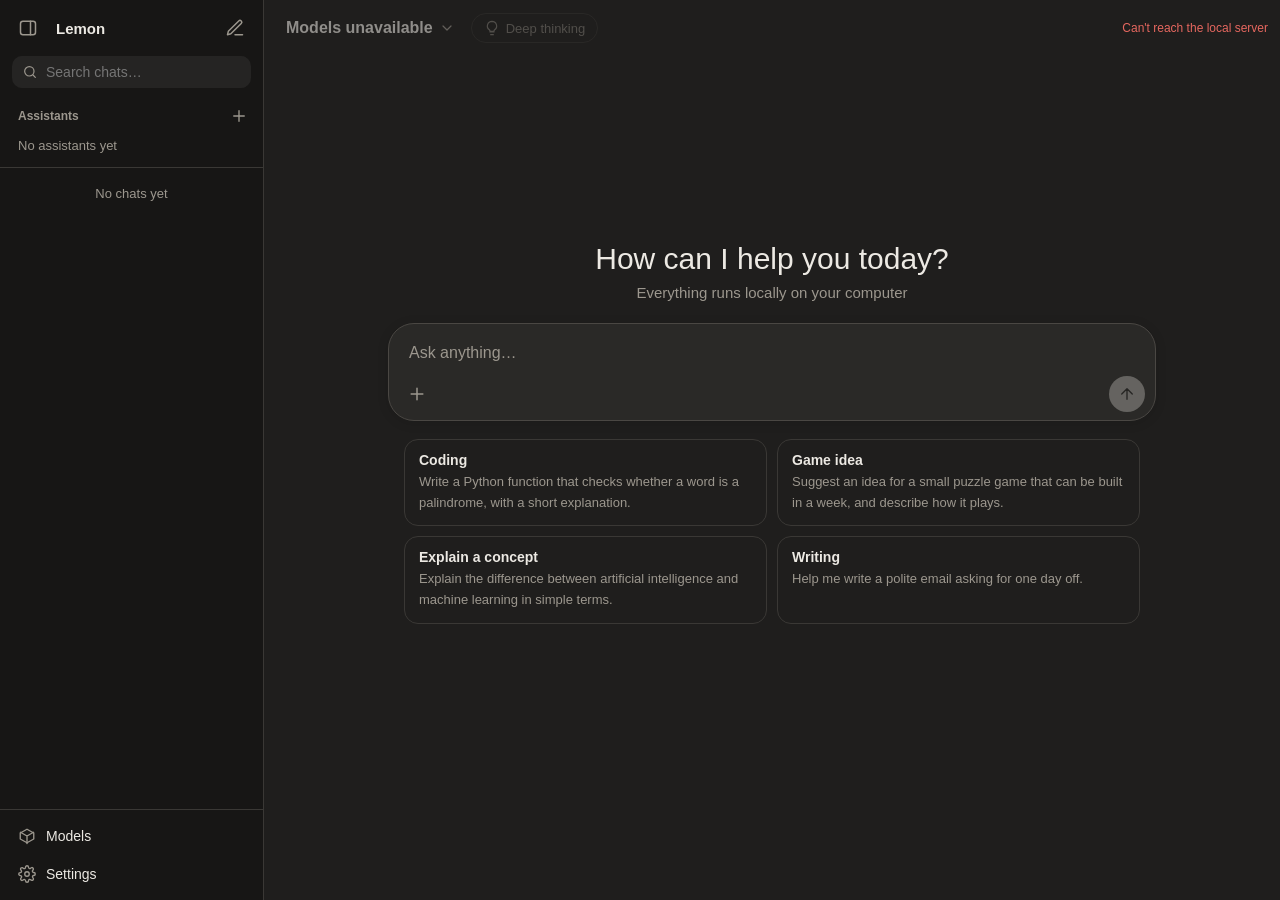
==== commit bdbde182: "Nov 13 train fixes: first-run language, Get Ollama, digits, support, notices - First run follows the" ====
--- a/ui/index.html
+++ b/ui/index.html
@@ -20,6 +20,7 @@
 <link rel="stylesheet" href="features/settings/settings.css">
 <link rel="stylesheet" href="features/assistants/assistants.css">
 <link rel="stylesheet" href="features/update/update.css">
+<link rel="stylesheet" href="features/support/support.css">
 <script src="vendor/highlight.min.js"></script>
 <script type="module" src="main.js"></script>
 </head>
--- a/ui/core/base.css
+++ b/ui/core/base.css
@@ -183,3 +183,8 @@
   .conv-title-top { display: none; }
   .field-row { flex-direction: column; }
 }
+
+/* An empty dir="auto" field has no strong character, so it (and its placeholder) would lay
+   out LTR: in the Arabic UI the placeholder hugs the left edge and its trailing "…" lands
+   right after the first word. While the placeholder shows, use the UI direction instead. */
+:root[dir="rtl"] :is(input, textarea)[dir="auto"]:placeholder-shown { direction: rtl; }
--- a/ui/features/status/status.css
+++ b/ui/features/status/status.css
@@ -16,3 +16,5 @@
 @media (max-width: 800px) {
   #status { display: none; }
 }
+.banner .btn + .btn { margin-inline-start: 0; }
+.banner a.btn { color: inherit; text-decoration: none; }
--- a/ui/features/assistants/assistants.css
+++ b/ui/features/assistants/assistants.css
@@ -100,6 +100,11 @@
 .asst-deep-help { margin: 0; margin-inline-start: 28px; font-size: 12.5px; line-height: 1.6; }
 .asst-advanced > summary { cursor: pointer; font-size: 13px; color: var(--muted); padding-block: 2px; }
 .asst-advanced[open] > summary { margin-block-end: 8px; }
+/* The thinking choice ("Automatic (on in deep understanding)") must not be cut off. */
+.asst-advanced .field-row { flex-wrap: wrap; }
+.asst-advanced .field-row > .field { flex: 1 1 12rem; min-width: 0; }
+.asst-advanced .field-row > .field:last-child { flex-basis: 18rem; }
+.asst-advanced select.input { inline-size: 100%; text-overflow: clip; }
 .asst-warn-line { display: flex; align-items: flex-start; gap: 6px; font-size: 12.5px; line-height: 1.5; color: var(--danger); margin-block-start: 6px; }
 .asst-warn-line > span:first-child { display: inline-flex; padding-block-start: 2px; }
 .asst-digest-row {
@@ -146,6 +151,14 @@
 .asst-test-think > div { color: var(--muted); white-space: pre-wrap; font-size: 12.5px; max-block-size: 200px; overflow: auto; unicode-bidi: plaintext; text-align: start; }
 .asst-test-times { font-size: 12px; }
 
+/* ---------- embedding model picker ---------- */
+.asst-embed-field { display: flex; flex-direction: column; gap: 6px; }
+.asst-embed-select { flex: 1; min-width: 0; }
+.asst-embed-hw { font-size: 12.5px; }
+.asst-embed-card { margin: 0; }
+.asst-embed-card .suggest-head { display: flex; align-items: center; gap: 8px; flex-wrap: wrap; }
+.asst-embed-note { margin: 4px 0 0; font-size: 12px; }
+
 /* ---------- sources under a reply ---------- */
 .asst-sources { margin-block: 8px 2px; font-size: 13px; border: 1px solid var(--line); border-radius: 10px; background: var(--panel); }
 .asst-sources > summary {
--- a/ui/features/update/update.css
+++ b/ui/features/update/update.css
@@ -21,6 +21,15 @@
 .upd-progress[hidden] { display: none; }
 .upd-status { margin-top: 8px; font-size: 13px; unicode-bidi: plaintext; text-align: start; }
 .upd-status.err { color: var(--danger); }
+.upd-sig-fail {
+  margin-top: 12px; padding: 10px 12px; border-radius: 10px; font-size: 13px;
+  color: var(--text); border: 1px solid color-mix(in srgb, var(--danger) 55%, transparent);
+  background: color-mix(in srgb, var(--danger) 10%, transparent);
+}
+.upd-sig-fail[hidden] { display: none; }
+.upd-sig-fail p { margin: 0; unicode-bidi: plaintext; text-align: start; }
+.upd-sig-links { display: flex; flex-wrap: wrap; gap: 6px 16px; margin-top: 6px !important; }
+.upd-sig-links a { color: var(--accent); font-weight: 600; }
 
 .upd-section { border-top: 1px solid var(--line); padding-top: 14px; }
 .upd-toggle { display: flex; align-items: center; gap: 10px; font-size: 14px; cursor: pointer; margin-bottom: 10px; }
--- a/ui/features/support/support.css
+++ b/ui/features/support/support.css
@@ -0,0 +1,12 @@
+/* support.css — "Support" section of the settings dialog and the licence notices modal. */
+
+.sup-section { border-top: 1px solid var(--line); padding-top: 14px; }
+.sup-text { margin: 0; font-size: 14px; }
+.sup-links { display: flex; align-items: center; flex-wrap: wrap; gap: 8px 16px; }
+.sup-link { color: var(--accent); font-size: 14px; }
+.sup-link[dir="ltr"] { unicode-bidi: isolate; }
+.sup-notices-text {
+  margin: 0; max-height: 65vh; overflow: auto; white-space: pre-wrap; overflow-wrap: anywhere;
+  font-size: 12px; line-height: 1.5; text-align: start; direction: ltr; unicode-bidi: isolate;
+  color: var(--text); background: var(--panel-2); border: 1px solid var(--line); border-radius: 8px; padding: 12px;
+}
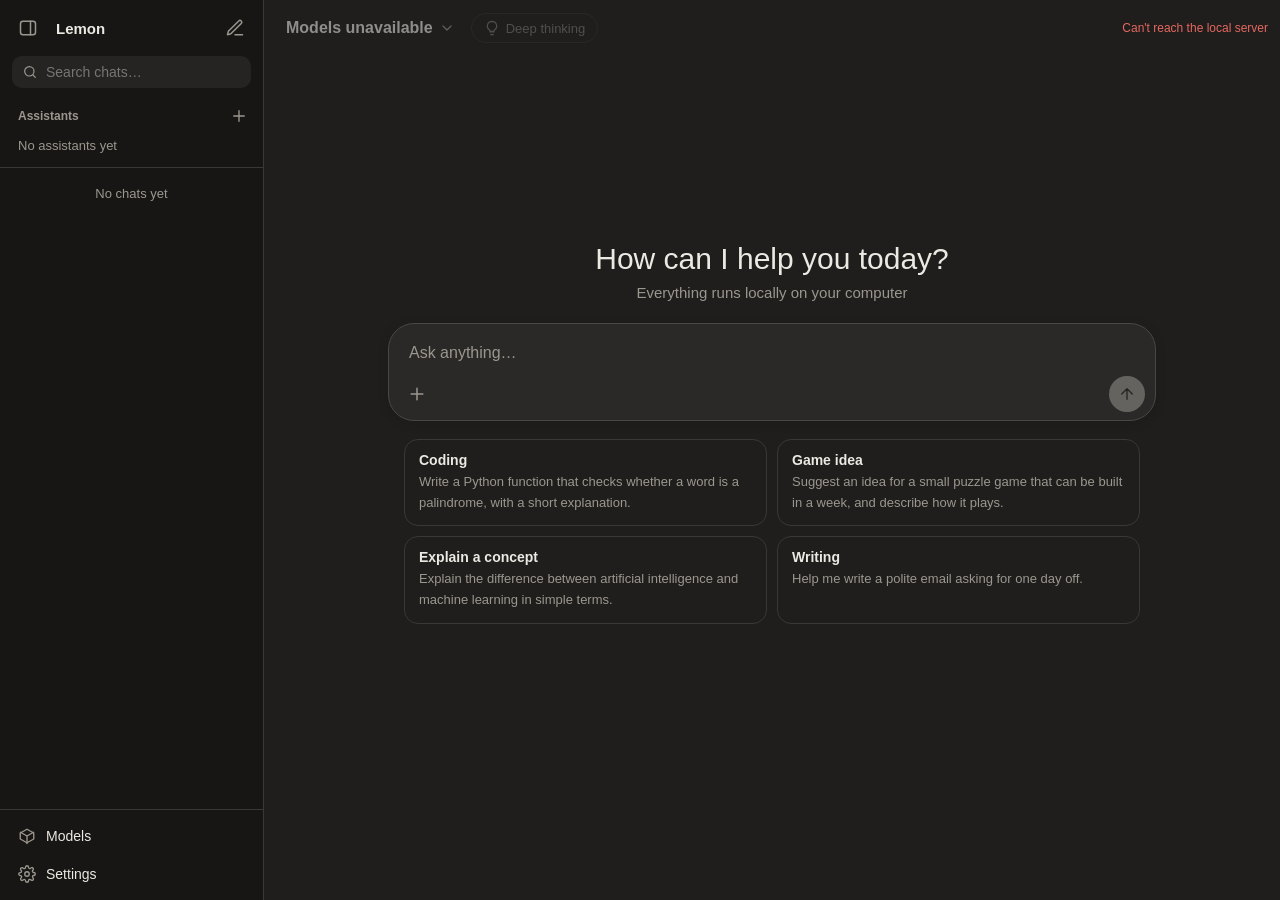
==== commit 7a690c22: "Add "More from FastKiwi" section to Settings A Settings section lists the other FastKiwi apps in Ara" ====
--- a/ui/index.html
+++ b/ui/index.html
@@ -21,6 +21,7 @@
 <link rel="stylesheet" href="features/assistants/assistants.css">
 <link rel="stylesheet" href="features/update/update.css">
 <link rel="stylesheet" href="features/support/support.css">
+<link rel="stylesheet" href="features/morefrom/morefrom.css">
 <script src="vendor/highlight.min.js"></script>
 <script type="module" src="main.js"></script>
 </head>
--- a/ui/features/morefrom/morefrom.css
+++ b/ui/features/morefrom/morefrom.css
@@ -0,0 +1,19 @@
+/* morefrom.css — "More from FastKiwi" section of the settings dialog. */
+
+.mf-section { border-top: 1px solid var(--line); padding-top: 14px; }
+.mf-text { margin: 0; font-size: 13px; color: var(--muted); }
+.mf-list { list-style: none; margin: 0; padding: 0; display: flex; flex-direction: column; gap: 12px; }
+.mf-app { display: flex; align-items: flex-start; gap: 10px; }
+.mf-icon { flex: none; width: 32px; height: 32px; border-radius: 8px; object-fit: contain; }
+.mf-body { display: flex; flex-direction: column; gap: 2px; min-width: 0; }
+.mf-head { display: flex; align-items: baseline; flex-wrap: wrap; gap: 4px 8px; }
+.mf-name { font-weight: 600; font-size: 14px; unicode-bidi: plaintext; }
+.mf-tagline { font-size: 13px; color: var(--muted); unicode-bidi: plaintext; }
+.mf-soon {
+  font-size: 12px; padding: 0 8px; border-radius: 999px; color: var(--accent);
+  border: 1px solid color-mix(in srgb, var(--accent) 45%, transparent);
+}
+.mf-desc { margin: 0; font-size: 13px; unicode-bidi: plaintext; text-align: start; }
+.mf-links { display: flex; flex-wrap: wrap; gap: 4px 16px; }
+.mf-link { color: var(--accent); font-size: 13px; }
+.mf-error { margin: 0; font-size: 13px; color: var(--danger); }
